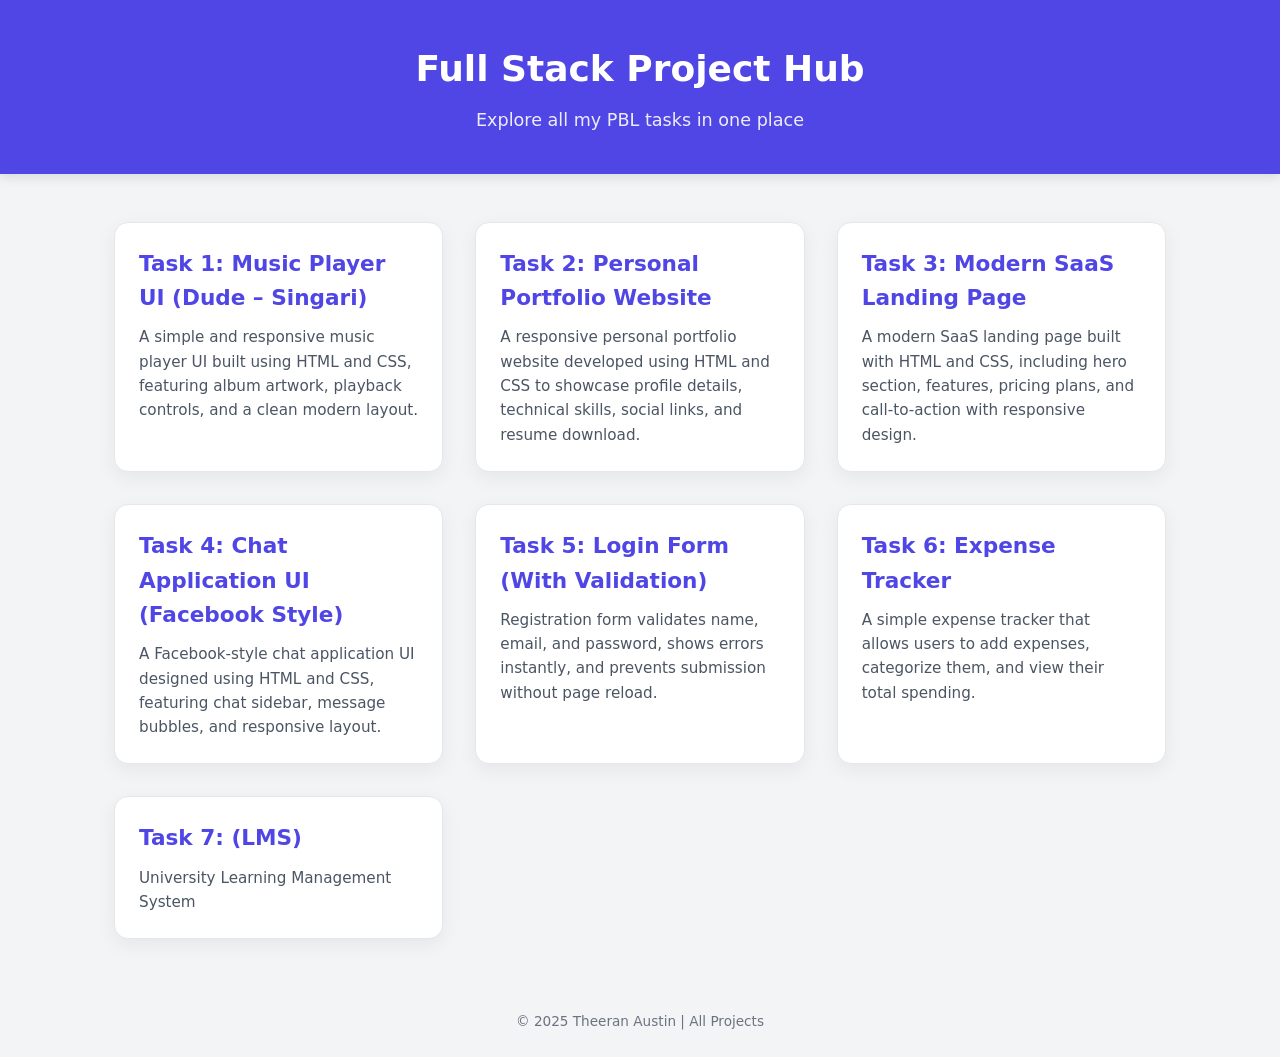
==== index.html @ ad57b2db "First commit" ====
<!DOCTYPE html>
<html lang="en">
<head>
  <meta charset="UTF-8">
  <meta name="viewport" content="width=device-width, initial-scale=1.0">
  <title>My Full Stack Project Hub</title>

  <!-- Main Styles -->
  <link rel="stylesheet" href="assets/css/styles.css">
</head>
<body>

  <!--  HEADER  -->
  <header class="header">
    <h1 class="header__title">Full Stack Project Hub</h1>
    <p class="header__subtitle">Explore all my PBL tasks in one place</p>
  </header>

  <!--  PROJECTS  -->
  <main class="projects">

    <!-- Task 1 -->
    <a href="Music-player-UI/musicplayerui.html" class="project-card">
      <h2 class="project-card__title">
        Task 1: Music Player UI (Dude – Singari)
      </h2>
      <p class="project-card__desc">
        A simple and responsive music player UI built using HTML and CSS,
        featuring album artwork, playback controls, and a clean modern layout.
      </p>
    </a>

    <!-- Task 2 -->
    <a href="Portfolio/portfolio.html" class="project-card">
      <h2 class="project-card__title">
        Task 2: Personal Portfolio Website
      </h2>
      <p class="project-card__desc">
        A responsive personal portfolio website developed using HTML and CSS
        to showcase profile details, technical skills, social links, and resume download.
      </p>
    </a>

    <!-- Task 3 -->
    <a href="SAASDashboard/safister.html" class="project-card">
      <h2 class="project-card__title">
        Task 3: Modern SaaS Landing Page
      </h2>
      <p class="project-card__desc">
        A modern SaaS landing page built with HTML and CSS, including hero section,
        features, pricing plans, and call-to-action with responsive design.
      </p>
    </a>

    <!-- Task 4 -->
    <a href="ChatUI/fabbub.html" class="project-card">
      <h2 class="project-card__title">
        Task 4: Chat Application UI (Facebook Style)
      </h2>
      <p class="project-card__desc">
        A Facebook-style chat application UI designed using HTML and CSS,
        featuring chat sidebar, message bubbles, and responsive layout.
      </p>
    </a>


    <!-- Task 5 -->
    <a href="loginForm/loginForm.html" class="project-card">
      <h2 class="project-card__title">
        Task 5: Login Form (With Validation)
      </h2>
      <p class="project-card__desc">
        Registration form validates name, email, and password, shows errors instantly, 
        and prevents submission without page reload.
      </p>
    </a>

    <!-- Task 6 -->
    <a href="expenseTracker/expenseTracker.html" class="project-card">
      <h2 class="project-card__title">
        Task 6: Expense Tracker
      </h2>
      <p class="project-card__desc">
        A simple expense tracker that allows users to add expenses, categorize them, and view their total spending.
      </p>
    </a>

    <!-- Task 6 -->
    <a href="ULMS/index.html" class="project-card">
      <h2 class="project-card__title">
        Task 7: (LMS)
      </h2>
      <p class="project-card__desc">
        University Learning Management System
      </p>
    </a>

  </main>

  <!--  FOOTER  -->
  <footer class="footer">
    © 2025 Theeran Austin | All Projects
  </footer>

</body>
</html>
---- assets/css/styles.css ----
* {
  margin: 0;
  padding: 0;
  box-sizing: border-box;
}

body {
  font-family: system-ui, -apple-system, BlinkMacSystemFont, "Segoe UI", sans-serif;
  background-color: #f3f4f6; 
  color: #1f2937; 
  line-height: 1.6;
}

/*  HEADER  */
.header {
  background-color: #4f46e5; 
  color: #ffffff;
  text-align: center;
  padding: 2.5rem 1rem;
  box-shadow: 0 4px 10px rgba(0,0,0,0.1);
}

.header__title {
  font-size: 2.25rem;
  font-weight: 700;
}

.header__subtitle {
  margin-top: 0.5rem;
  font-size: 1.1rem;
  opacity: 0.9;
}

/*  PROJECTS GRID  */
.projects {
  max-width: 1100px;
  margin: auto;
  padding: 3rem 1.5rem;

  display: grid;
  grid-template-columns: repeat(auto-fit, minmax(280px, 1fr));
  gap: 2rem;
}

/*  PROJECT CARD  */
.project-card {
  background-color: #ffffff;
  padding: 1.5rem;
  border-radius: 14px;
  text-decoration: none;
  color: inherit;

  border: 1px solid #e5e7eb;
  box-shadow: 0 6px 20px rgba(0,0,0,0.06);

  transition: all 0.25s ease;
}

.project-card:hover {
  border-color: #4f46e5;
  transform: translateY(-6px);
  box-shadow: 0 14px 30px rgba(0,0,0,0.12);
}

/*  CARD CONTENT  */
.project-card__title {
  font-size: 1.35rem;
  font-weight: 600;
  color: #4f46e5;
  margin-bottom: 0.6rem;
}

.project-card__desc {
  font-size: 0.95rem;
  color: #4b5563;
}

/*  FOOTER  */
.footer {
  text-align: center;
  padding: 1.5rem;
  font-size: 0.85rem;
  color: #6b7280;
}
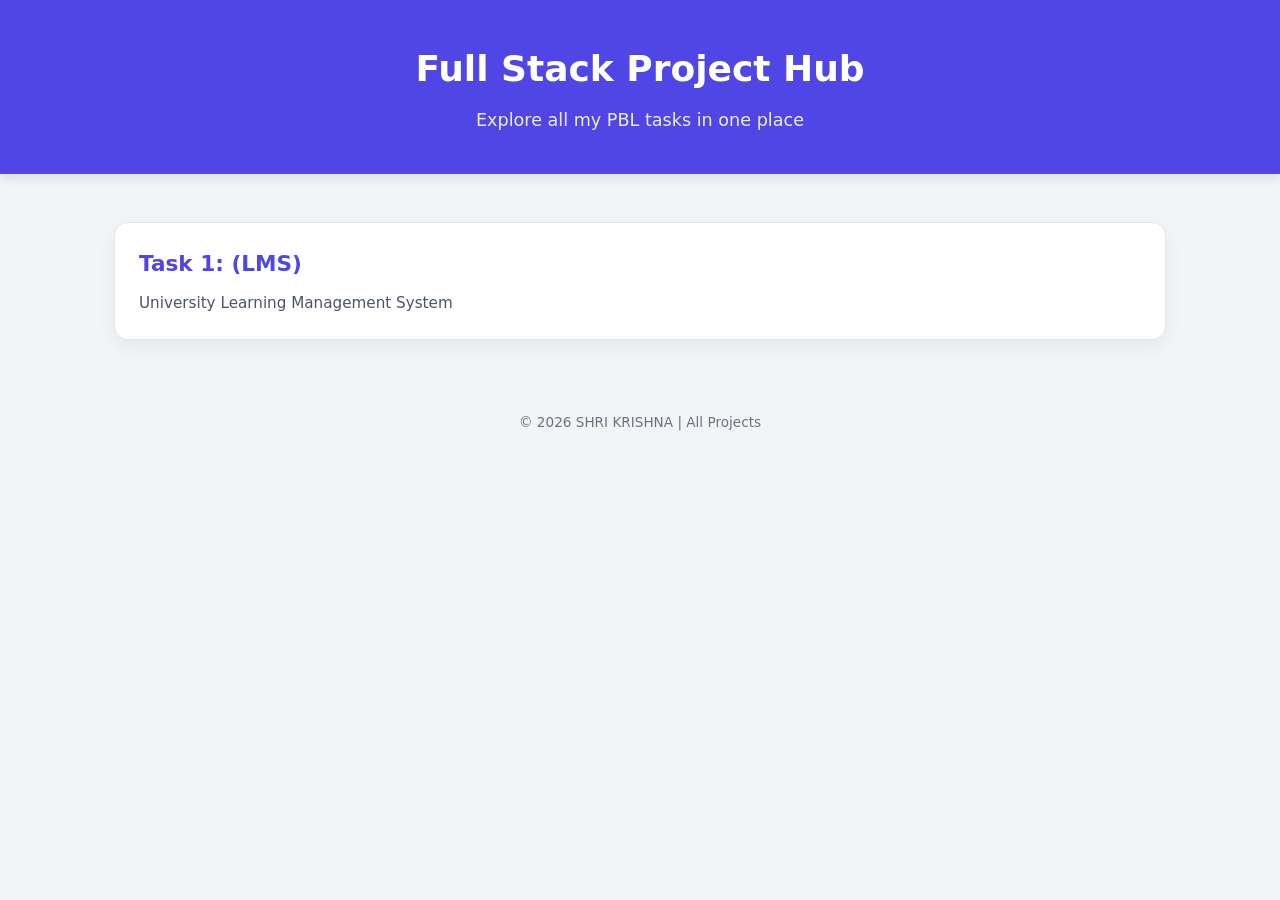
==== commit 657377d6: "Update index.html" ====
--- a/index.html
+++ b/index.html
@@ -19,76 +19,9 @@
   <!--  PROJECTS  -->
   <main class="projects">
 
-    <!-- Task 1 -->
-    <a href="Music-player-UI/musicplayerui.html" class="project-card">
-      <h2 class="project-card__title">
-        Task 1: Music Player UI (Dude – Singari)
-      </h2>
-      <p class="project-card__desc">
-        A simple and responsive music player UI built using HTML and CSS,
-        featuring album artwork, playback controls, and a clean modern layout.
-      </p>
-    </a>
-
-    <!-- Task 2 -->
-    <a href="Portfolio/portfolio.html" class="project-card">
-      <h2 class="project-card__title">
-        Task 2: Personal Portfolio Website
-      </h2>
-      <p class="project-card__desc">
-        A responsive personal portfolio website developed using HTML and CSS
-        to showcase profile details, technical skills, social links, and resume download.
-      </p>
-    </a>
-
-    <!-- Task 3 -->
-    <a href="SAASDashboard/safister.html" class="project-card">
-      <h2 class="project-card__title">
-        Task 3: Modern SaaS Landing Page
-      </h2>
-      <p class="project-card__desc">
-        A modern SaaS landing page built with HTML and CSS, including hero section,
-        features, pricing plans, and call-to-action with responsive design.
-      </p>
-    </a>
-
-    <!-- Task 4 -->
-    <a href="ChatUI/fabbub.html" class="project-card">
-      <h2 class="project-card__title">
-        Task 4: Chat Application UI (Facebook Style)
-      </h2>
-      <p class="project-card__desc">
-        A Facebook-style chat application UI designed using HTML and CSS,
-        featuring chat sidebar, message bubbles, and responsive layout.
-      </p>
-    </a>
-
-
-    <!-- Task 5 -->
-    <a href="loginForm/loginForm.html" class="project-card">
-      <h2 class="project-card__title">
-        Task 5: Login Form (With Validation)
-      </h2>
-      <p class="project-card__desc">
-        Registration form validates name, email, and password, shows errors instantly, 
-        and prevents submission without page reload.
-      </p>
-    </a>
-
-    <!-- Task 6 -->
-    <a href="expenseTracker/expenseTracker.html" class="project-card">
-      <h2 class="project-card__title">
-        Task 6: Expense Tracker
-      </h2>
-      <p class="project-card__desc">
-        A simple expense tracker that allows users to add expenses, categorize them, and view their total spending.
-      </p>
-    </a>
-
-    <!-- Task 6 -->
     <a href="ULMS/index.html" class="project-card">
       <h2 class="project-card__title">
-        Task 7: (LMS)
+        Task 1: (LMS)
       </h2>
       <p class="project-card__desc">
         University Learning Management System
@@ -99,7 +32,7 @@
 
   <!--  FOOTER  -->
   <footer class="footer">
-    © 2025 Theeran Austin | All Projects
+    © 2026 SHRI KRISHNA | All Projects
   </footer>
 
 </body>
